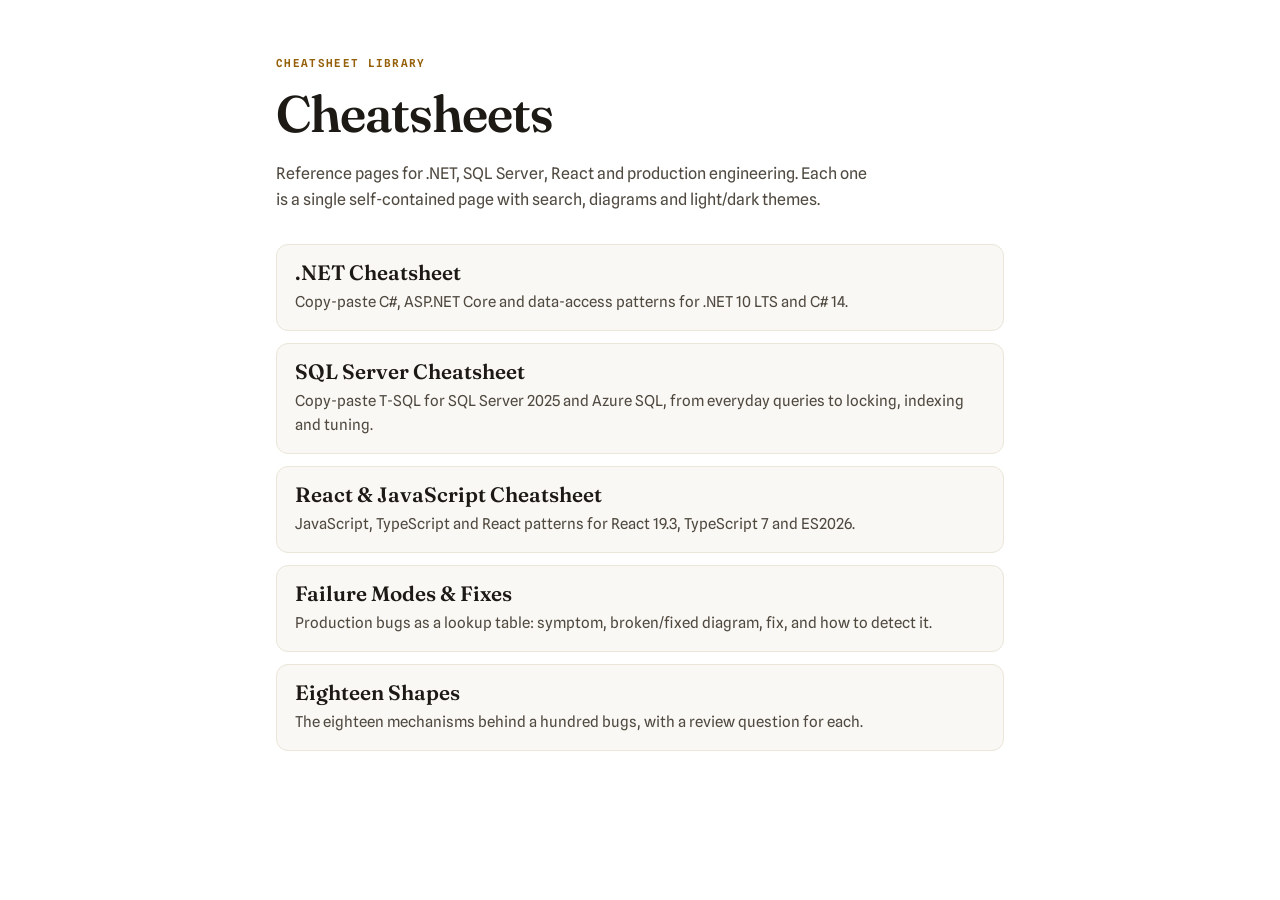
==== index.html @ 2190e912 "Sync cheat sheets with latest versions; add SQL Server and React & JS - Replace dotnet-cheatsheet.ht" ====
<!doctype html>
<html lang="en">
<head>
<meta charset="utf-8">
<meta name="viewport" content="width=device-width, initial-scale=1">
<meta name="color-scheme" content="light dark">
<title>Cheatsheet Library</title>
<link rel="preconnect" href="https://fonts.googleapis.com">
<link rel="preconnect" href="https://fonts.gstatic.com" crossorigin>
<link rel="stylesheet" href="https://fonts.googleapis.com/css2?family=Fraunces:opsz,wght@9..144,600&family=Spline+Sans:wght@400;600&family=Spline+Sans+Mono:wght@600&display=swap">
<style>
:root{--bg:#ffffff;--surface:#faf8f4;--ink:#1d1a16;--ink-2:#4f4940;--ink-3:#81796d;--line:#ebe5da;--accent:#95600a;--accent-fill:#e3a234;--accent-soft:#fbf1dc}
@media (prefers-color-scheme: dark){:root:not([data-theme="light"]){--bg:#15120e;--surface:#1c1813;--ink:#f2ede5;--ink-2:#c9c1b4;--ink-3:#9a9184;--line:#2d271f;--accent:#ebb65c;--accent-fill:#e3a234;--accent-soft:#34270f}}
:root[data-theme="dark"]{--bg:#15120e;--surface:#1c1813;--ink:#f2ede5;--ink-2:#c9c1b4;--ink-3:#9a9184;--line:#2d271f;--accent:#ebb65c;--accent-fill:#e3a234;--accent-soft:#34270f}
*{box-sizing:border-box}
body{margin:0;background:var(--bg);color:var(--ink);font:16px/1.6 'Spline Sans',system-ui,sans-serif}
main{max-width:760px;margin:0 auto;padding:56px 16px 80px}
.eyebrow{font:600 11px/1.4 'Spline Sans Mono',ui-monospace,monospace;letter-spacing:.12em;text-transform:uppercase;color:var(--accent);margin:0}
h1{font:600 clamp(2.2rem,6vw,3.2rem)/1.05 Fraunces,Georgia,serif;letter-spacing:-.02em;margin:.3em 0 .4em}
.lede{color:var(--ink-2);margin:0 0 32px;max-width:60ch}
ul{list-style:none;margin:0;padding:0;display:grid;gap:12px}
a.card{display:block;text-decoration:none;color:inherit;border:1px solid var(--line);border-radius:12px;background:var(--surface);padding:16px 18px}
a.card:hover,a.card:focus-visible{border-color:var(--accent-fill);background:var(--accent-soft);outline:none}
.card h2{font:600 1.3rem/1.2 Fraunces,Georgia,serif;margin:0 0 4px}
.card p{margin:0;color:var(--ink-2);font-size:15px}
</style>
</head>
<body>
<main>
  <p class="eyebrow">Cheatsheet library</p>
  <h1>Cheatsheets</h1>
  <p class="lede">Reference pages for .NET, SQL Server, React and production engineering. Each one is a single self-contained page with search, diagrams and light/dark themes.</p>
  <ul>
    <li><a class="card" href="dotnet-cheatsheet.html"><h2>.NET Cheatsheet</h2><p>Copy-paste C#, ASP.NET Core and data-access patterns for .NET 10 LTS and C# 14.</p></a></li>
    <li><a class="card" href="sql-server-cheatsheet.html"><h2>SQL Server Cheatsheet</h2><p>Copy-paste T-SQL for SQL Server 2025 and Azure SQL, from everyday queries to locking, indexing and tuning.</p></a></li>
    <li><a class="card" href="react-javascript-cheatsheet.html"><h2>React &amp; JavaScript Cheatsheet</h2><p>JavaScript, TypeScript and React patterns for React 19.3, TypeScript 7 and ES2026.</p></a></li>
    <li><a class="card" href="failure-modes-and-fixes.html"><h2>Failure Modes &amp; Fixes</h2><p>Production bugs as a lookup table: symptom, broken/fixed diagram, fix, and how to detect it.</p></a></li>
    <li><a class="card" href="eighteen-shapes.html"><h2>Eighteen Shapes</h2><p>The eighteen mechanisms behind a hundred bugs, with a review question for each.</p></a></li>
  </ul>
</main>
</body>
</html>
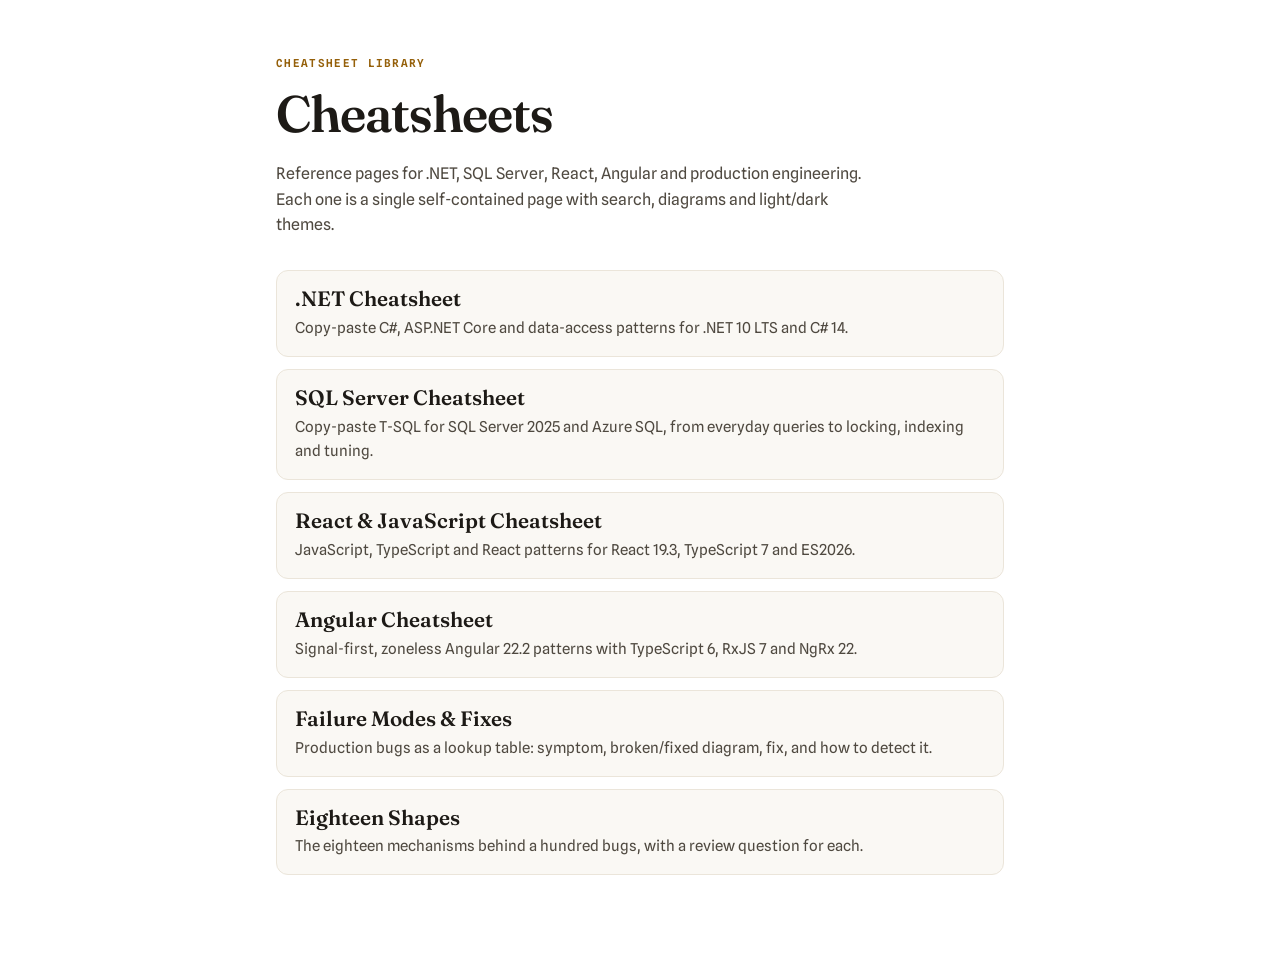
==== commit 5d0f7a28: "Add Angular cheat sheet Import the Angular artifact as a standalone page, point its companion links " ====
--- a/index.html
+++ b/index.html
@@ -29,11 +29,12 @@
 <main>
   <p class="eyebrow">Cheatsheet library</p>
   <h1>Cheatsheets</h1>
-  <p class="lede">Reference pages for .NET, SQL Server, React and production engineering. Each one is a single self-contained page with search, diagrams and light/dark themes.</p>
+  <p class="lede">Reference pages for .NET, SQL Server, React, Angular and production engineering. Each one is a single self-contained page with search, diagrams and light/dark themes.</p>
   <ul>
     <li><a class="card" href="dotnet-cheatsheet.html"><h2>.NET Cheatsheet</h2><p>Copy-paste C#, ASP.NET Core and data-access patterns for .NET 10 LTS and C# 14.</p></a></li>
     <li><a class="card" href="sql-server-cheatsheet.html"><h2>SQL Server Cheatsheet</h2><p>Copy-paste T-SQL for SQL Server 2025 and Azure SQL, from everyday queries to locking, indexing and tuning.</p></a></li>
     <li><a class="card" href="react-javascript-cheatsheet.html"><h2>React &amp; JavaScript Cheatsheet</h2><p>JavaScript, TypeScript and React patterns for React 19.3, TypeScript 7 and ES2026.</p></a></li>
+    <li><a class="card" href="angular-cheatsheet.html"><h2>Angular Cheatsheet</h2><p>Signal-first, zoneless Angular 22.2 patterns with TypeScript 6, RxJS 7 and NgRx 22.</p></a></li>
     <li><a class="card" href="failure-modes-and-fixes.html"><h2>Failure Modes &amp; Fixes</h2><p>Production bugs as a lookup table: symptom, broken/fixed diagram, fix, and how to detect it.</p></a></li>
     <li><a class="card" href="eighteen-shapes.html"><h2>Eighteen Shapes</h2><p>The eighteen mechanisms behind a hundred bugs, with a review question for each.</p></a></li>
   </ul>
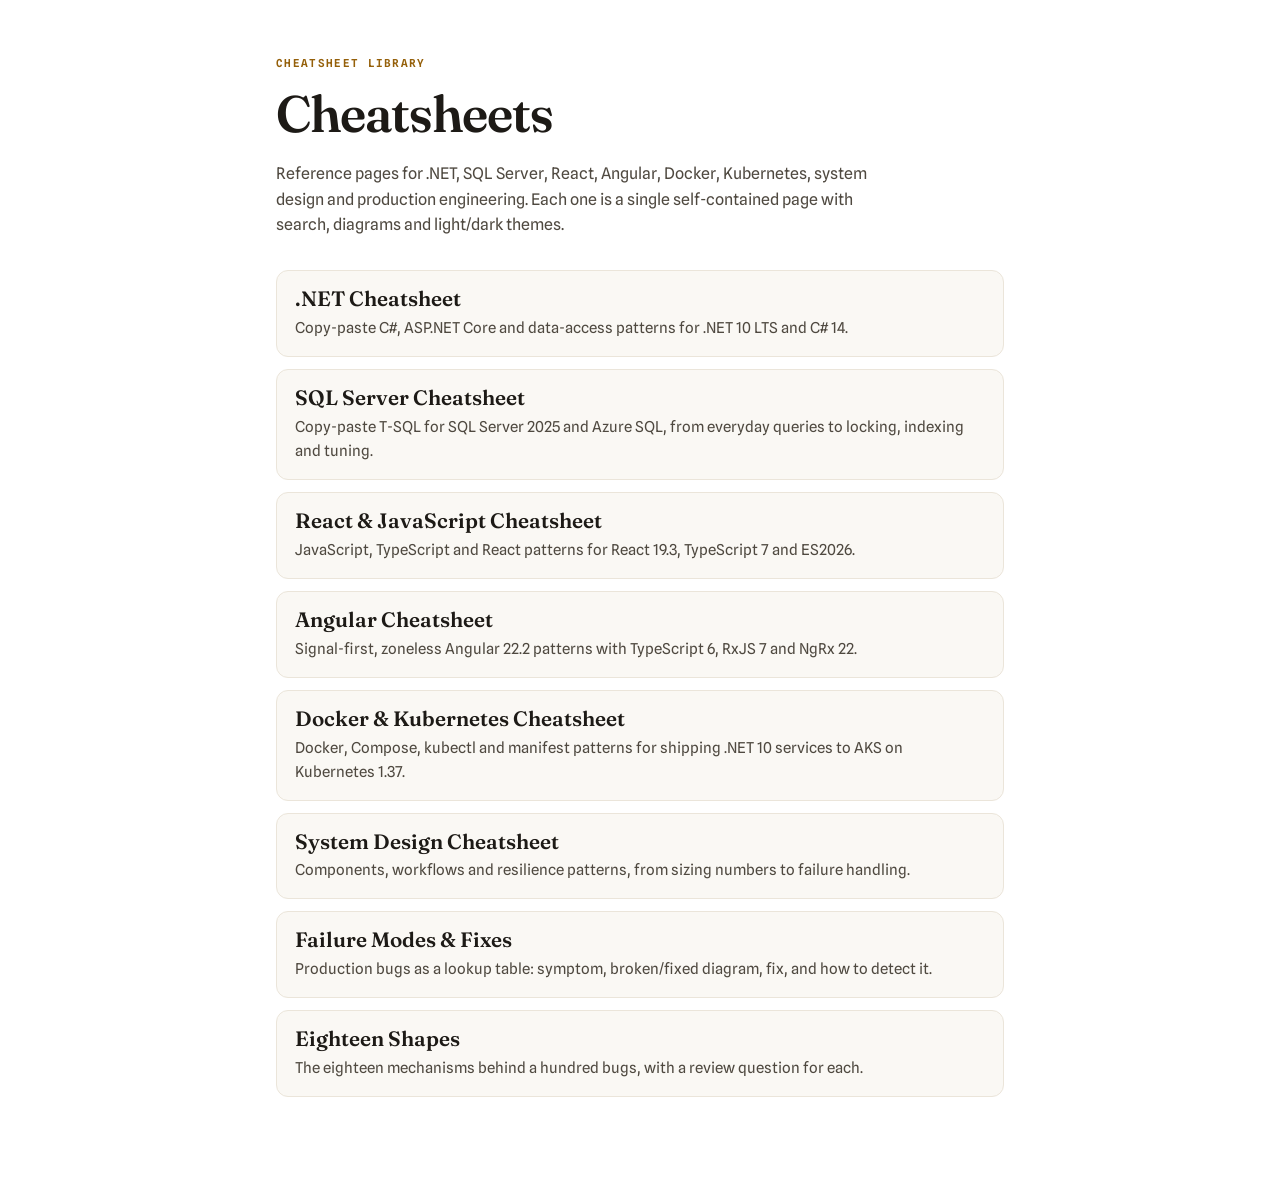
==== commit 333ceeda: "Add System Design and Docker & Kubernetes cheat sheets Import both artifacts as standalone pages wit" ====
--- a/index.html
+++ b/index.html
@@ -29,12 +29,14 @@
 <main>
   <p class="eyebrow">Cheatsheet library</p>
   <h1>Cheatsheets</h1>
-  <p class="lede">Reference pages for .NET, SQL Server, React, Angular and production engineering. Each one is a single self-contained page with search, diagrams and light/dark themes.</p>
+  <p class="lede">Reference pages for .NET, SQL Server, React, Angular, Docker, Kubernetes, system design and production engineering. Each one is a single self-contained page with search, diagrams and light/dark themes.</p>
   <ul>
     <li><a class="card" href="dotnet-cheatsheet.html"><h2>.NET Cheatsheet</h2><p>Copy-paste C#, ASP.NET Core and data-access patterns for .NET 10 LTS and C# 14.</p></a></li>
     <li><a class="card" href="sql-server-cheatsheet.html"><h2>SQL Server Cheatsheet</h2><p>Copy-paste T-SQL for SQL Server 2025 and Azure SQL, from everyday queries to locking, indexing and tuning.</p></a></li>
     <li><a class="card" href="react-javascript-cheatsheet.html"><h2>React &amp; JavaScript Cheatsheet</h2><p>JavaScript, TypeScript and React patterns for React 19.3, TypeScript 7 and ES2026.</p></a></li>
     <li><a class="card" href="angular-cheatsheet.html"><h2>Angular Cheatsheet</h2><p>Signal-first, zoneless Angular 22.2 patterns with TypeScript 6, RxJS 7 and NgRx 22.</p></a></li>
+    <li><a class="card" href="docker-kubernetes-cheatsheet.html"><h2>Docker &amp; Kubernetes Cheatsheet</h2><p>Docker, Compose, kubectl and manifest patterns for shipping .NET 10 services to AKS on Kubernetes 1.37.</p></a></li>
+    <li><a class="card" href="system-design-cheatsheet.html"><h2>System Design Cheatsheet</h2><p>Components, workflows and resilience patterns, from sizing numbers to failure handling.</p></a></li>
     <li><a class="card" href="failure-modes-and-fixes.html"><h2>Failure Modes &amp; Fixes</h2><p>Production bugs as a lookup table: symptom, broken/fixed diagram, fix, and how to detect it.</p></a></li>
     <li><a class="card" href="eighteen-shapes.html"><h2>Eighteen Shapes</h2><p>The eighteen mechanisms behind a hundred bugs, with a review question for each.</p></a></li>
   </ul>
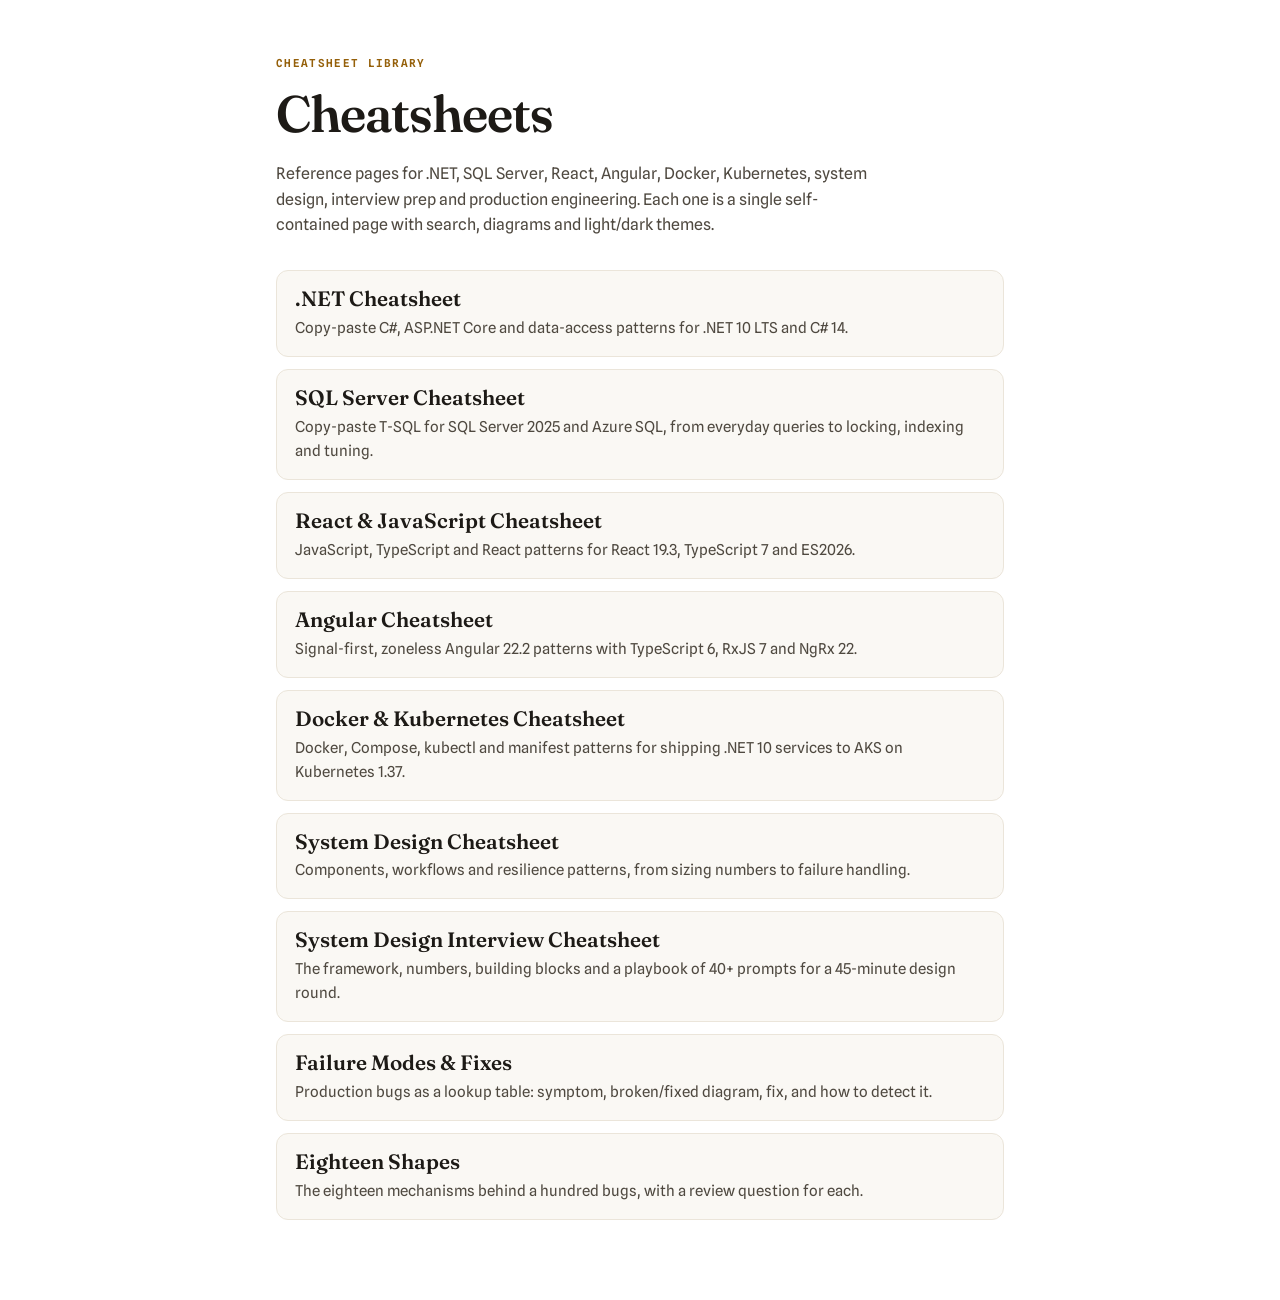
==== commit eb370eda: "Add System Design Interview cheat sheet Import the new artifact as a standalone page with its compan" ====
--- a/index.html
+++ b/index.html
@@ -29,7 +29,7 @@
 <main>
   <p class="eyebrow">Cheatsheet library</p>
   <h1>Cheatsheets</h1>
-  <p class="lede">Reference pages for .NET, SQL Server, React, Angular, Docker, Kubernetes, system design and production engineering. Each one is a single self-contained page with search, diagrams and light/dark themes.</p>
+  <p class="lede">Reference pages for .NET, SQL Server, React, Angular, Docker, Kubernetes, system design, interview prep and production engineering. Each one is a single self-contained page with search, diagrams and light/dark themes.</p>
   <ul>
     <li><a class="card" href="dotnet-cheatsheet.html"><h2>.NET Cheatsheet</h2><p>Copy-paste C#, ASP.NET Core and data-access patterns for .NET 10 LTS and C# 14.</p></a></li>
     <li><a class="card" href="sql-server-cheatsheet.html"><h2>SQL Server Cheatsheet</h2><p>Copy-paste T-SQL for SQL Server 2025 and Azure SQL, from everyday queries to locking, indexing and tuning.</p></a></li>
@@ -37,6 +37,7 @@
     <li><a class="card" href="angular-cheatsheet.html"><h2>Angular Cheatsheet</h2><p>Signal-first, zoneless Angular 22.2 patterns with TypeScript 6, RxJS 7 and NgRx 22.</p></a></li>
     <li><a class="card" href="docker-kubernetes-cheatsheet.html"><h2>Docker &amp; Kubernetes Cheatsheet</h2><p>Docker, Compose, kubectl and manifest patterns for shipping .NET 10 services to AKS on Kubernetes 1.37.</p></a></li>
     <li><a class="card" href="system-design-cheatsheet.html"><h2>System Design Cheatsheet</h2><p>Components, workflows and resilience patterns, from sizing numbers to failure handling.</p></a></li>
+    <li><a class="card" href="system-design-interview-cheatsheet.html"><h2>System Design Interview Cheatsheet</h2><p>The framework, numbers, building blocks and a playbook of 40+ prompts for a 45-minute design round.</p></a></li>
     <li><a class="card" href="failure-modes-and-fixes.html"><h2>Failure Modes &amp; Fixes</h2><p>Production bugs as a lookup table: symptom, broken/fixed diagram, fix, and how to detect it.</p></a></li>
     <li><a class="card" href="eighteen-shapes.html"><h2>Eighteen Shapes</h2><p>The eighteen mechanisms behind a hundred bugs, with a review question for each.</p></a></li>
   </ul>
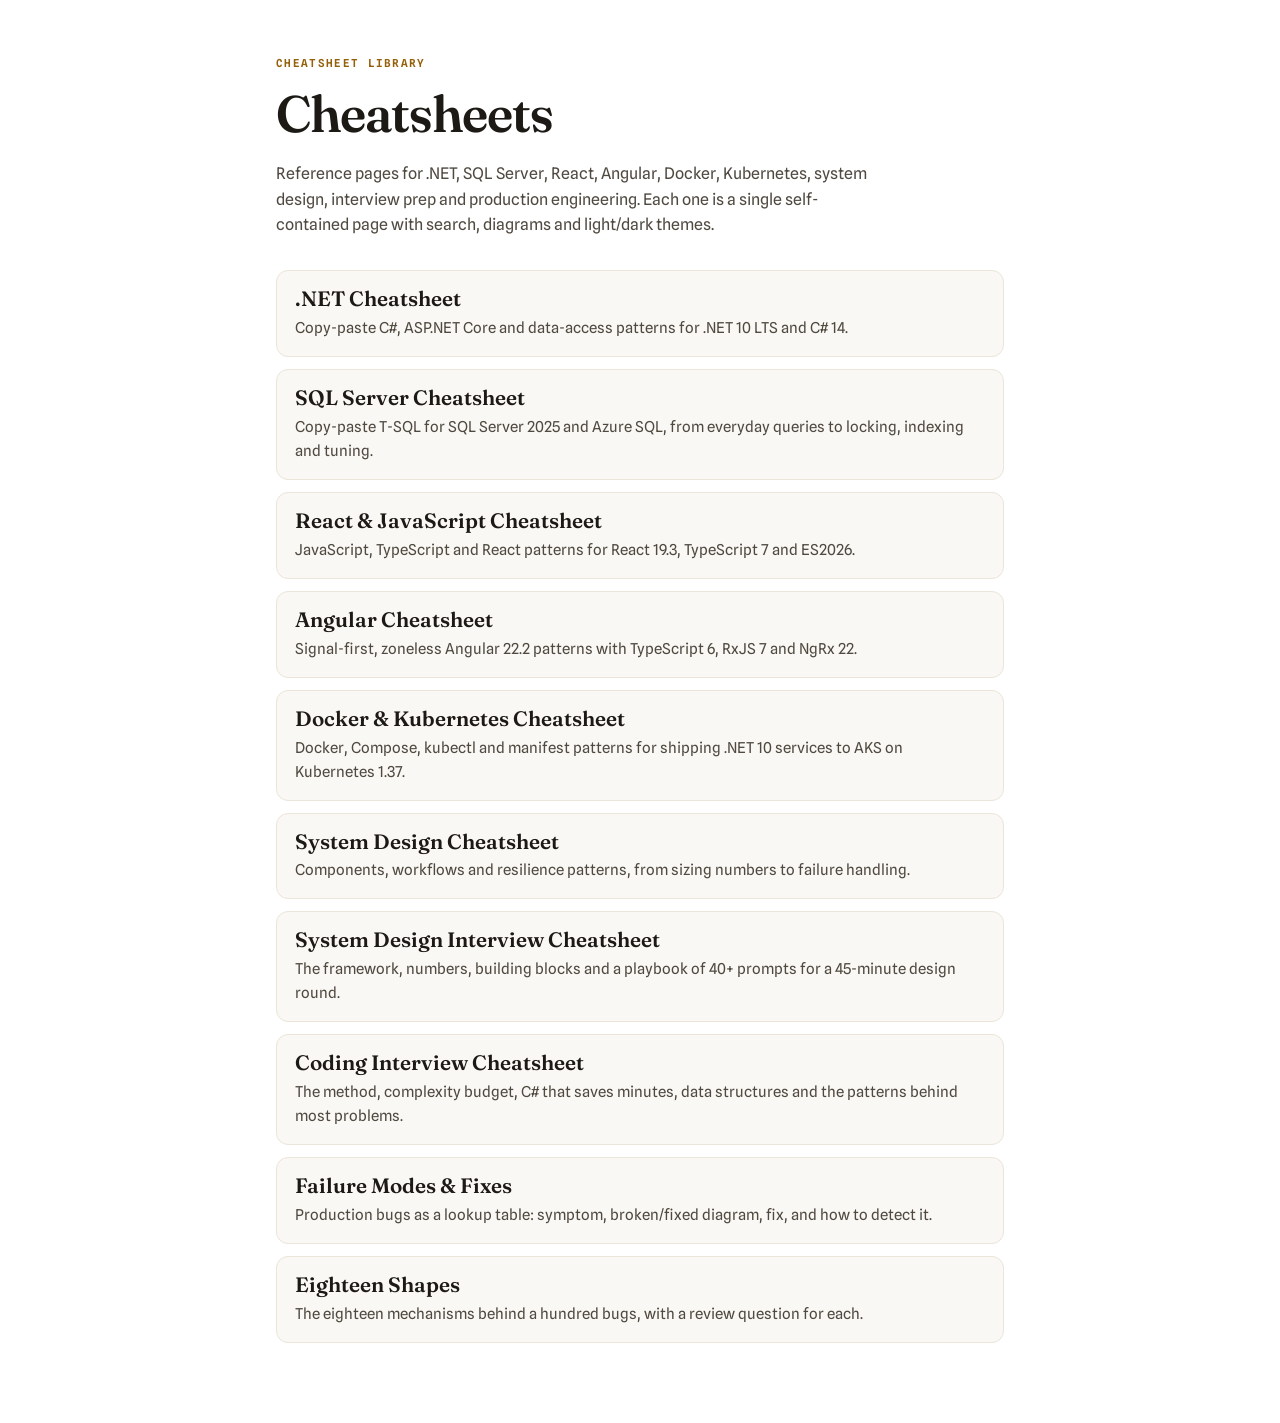
==== commit bd897a67: "Add Coding Interview cheat sheet Import the new artifact as a standalone page with its companion lin" ====
--- a/index.html
+++ b/index.html
@@ -38,6 +38,7 @@
     <li><a class="card" href="docker-kubernetes-cheatsheet.html"><h2>Docker &amp; Kubernetes Cheatsheet</h2><p>Docker, Compose, kubectl and manifest patterns for shipping .NET 10 services to AKS on Kubernetes 1.37.</p></a></li>
     <li><a class="card" href="system-design-cheatsheet.html"><h2>System Design Cheatsheet</h2><p>Components, workflows and resilience patterns, from sizing numbers to failure handling.</p></a></li>
     <li><a class="card" href="system-design-interview-cheatsheet.html"><h2>System Design Interview Cheatsheet</h2><p>The framework, numbers, building blocks and a playbook of 40+ prompts for a 45-minute design round.</p></a></li>
+    <li><a class="card" href="coding-interview-cheatsheet.html"><h2>Coding Interview Cheatsheet</h2><p>The method, complexity budget, C# that saves minutes, data structures and the patterns behind most problems.</p></a></li>
     <li><a class="card" href="failure-modes-and-fixes.html"><h2>Failure Modes &amp; Fixes</h2><p>Production bugs as a lookup table: symptom, broken/fixed diagram, fix, and how to detect it.</p></a></li>
     <li><a class="card" href="eighteen-shapes.html"><h2>Eighteen Shapes</h2><p>The eighteen mechanisms behind a hundred bugs, with a review question for each.</p></a></li>
   </ul>
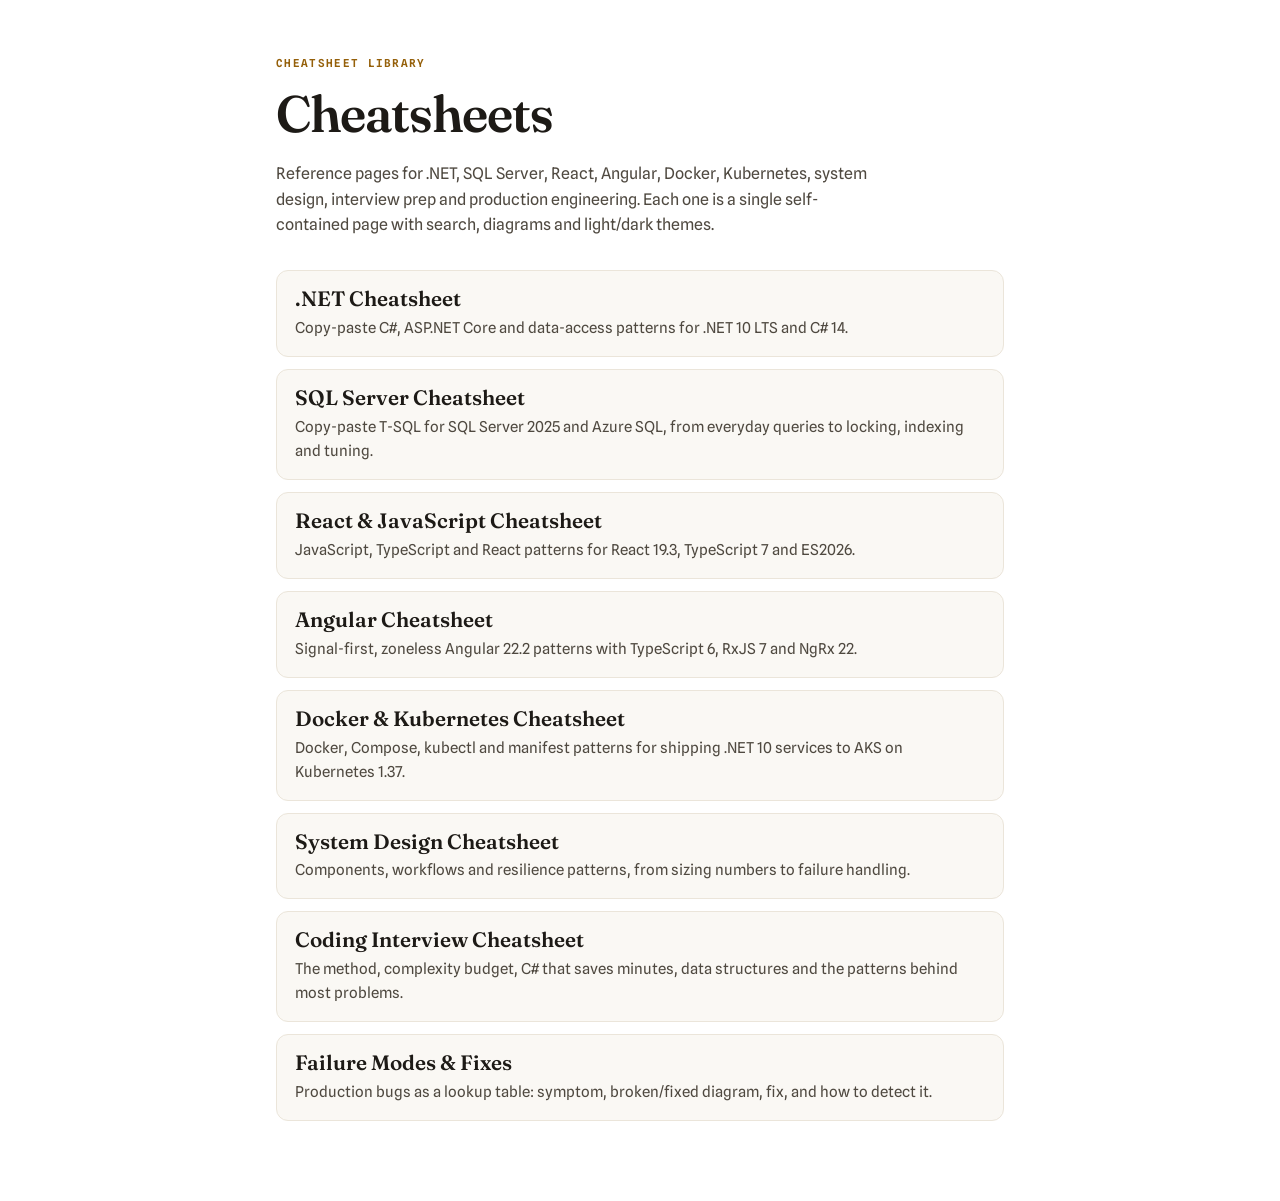
==== commit 1490c9ef: "Remove Eighteen Shapes and System Design Interview sheets Both overlap other sheets in the library. " ====
--- a/index.html
+++ b/index.html
@@ -37,10 +37,8 @@
     <li><a class="card" href="angular-cheatsheet.html"><h2>Angular Cheatsheet</h2><p>Signal-first, zoneless Angular 22.2 patterns with TypeScript 6, RxJS 7 and NgRx 22.</p></a></li>
     <li><a class="card" href="docker-kubernetes-cheatsheet.html"><h2>Docker &amp; Kubernetes Cheatsheet</h2><p>Docker, Compose, kubectl and manifest patterns for shipping .NET 10 services to AKS on Kubernetes 1.37.</p></a></li>
     <li><a class="card" href="system-design-cheatsheet.html"><h2>System Design Cheatsheet</h2><p>Components, workflows and resilience patterns, from sizing numbers to failure handling.</p></a></li>
-    <li><a class="card" href="system-design-interview-cheatsheet.html"><h2>System Design Interview Cheatsheet</h2><p>The framework, numbers, building blocks and a playbook of 40+ prompts for a 45-minute design round.</p></a></li>
     <li><a class="card" href="coding-interview-cheatsheet.html"><h2>Coding Interview Cheatsheet</h2><p>The method, complexity budget, C# that saves minutes, data structures and the patterns behind most problems.</p></a></li>
     <li><a class="card" href="failure-modes-and-fixes.html"><h2>Failure Modes &amp; Fixes</h2><p>Production bugs as a lookup table: symptom, broken/fixed diagram, fix, and how to detect it.</p></a></li>
-    <li><a class="card" href="eighteen-shapes.html"><h2>Eighteen Shapes</h2><p>The eighteen mechanisms behind a hundred bugs, with a review question for each.</p></a></li>
   </ul>
 </main>
 </body>
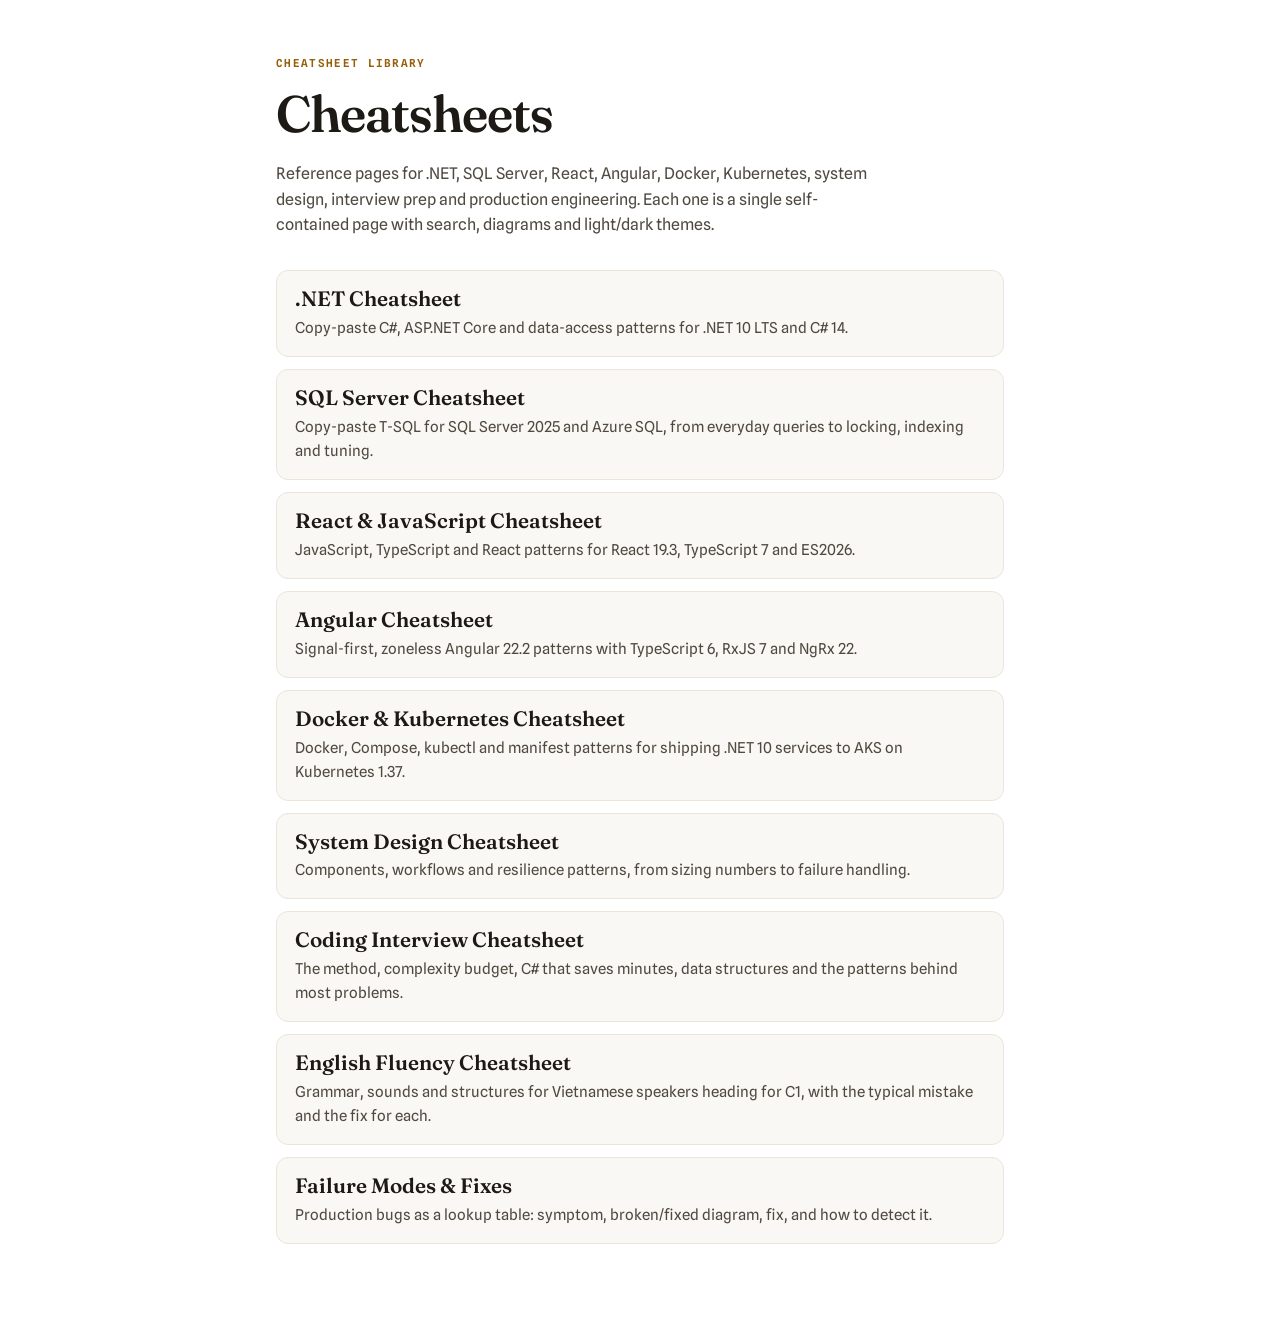
==== commit f7be532c: "Add English Fluency cheat sheet Import the new artifact as a standalone page, trim its companion lin" ====
--- a/index.html
+++ b/index.html
@@ -38,6 +38,7 @@
     <li><a class="card" href="docker-kubernetes-cheatsheet.html"><h2>Docker &amp; Kubernetes Cheatsheet</h2><p>Docker, Compose, kubectl and manifest patterns for shipping .NET 10 services to AKS on Kubernetes 1.37.</p></a></li>
     <li><a class="card" href="system-design-cheatsheet.html"><h2>System Design Cheatsheet</h2><p>Components, workflows and resilience patterns, from sizing numbers to failure handling.</p></a></li>
     <li><a class="card" href="coding-interview-cheatsheet.html"><h2>Coding Interview Cheatsheet</h2><p>The method, complexity budget, C# that saves minutes, data structures and the patterns behind most problems.</p></a></li>
+    <li><a class="card" href="english-fluency-cheatsheet.html"><h2>English Fluency Cheatsheet</h2><p>Grammar, sounds and structures for Vietnamese speakers heading for C1, with the typical mistake and the fix for each.</p></a></li>
     <li><a class="card" href="failure-modes-and-fixes.html"><h2>Failure Modes &amp; Fixes</h2><p>Production bugs as a lookup table: symptom, broken/fixed diagram, fix, and how to detect it.</p></a></li>
   </ul>
 </main>
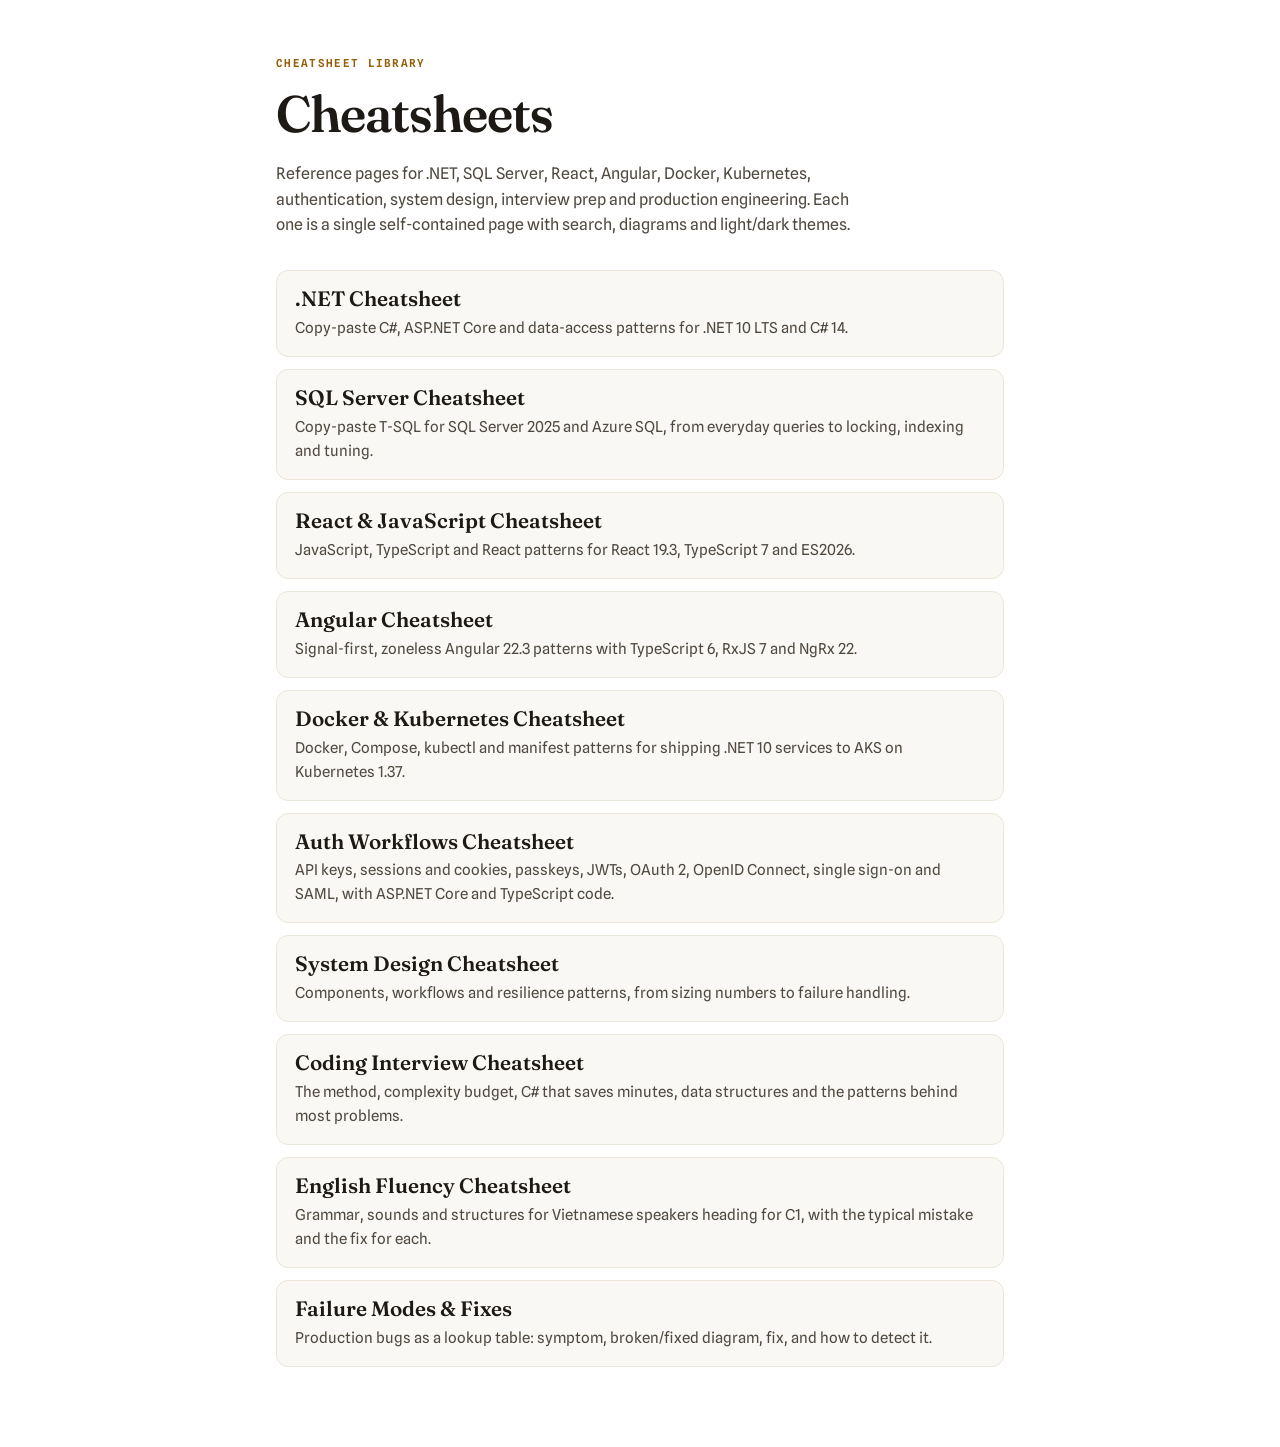
==== commit 0a7e405b: "Open six cheat sheets with their annotated file and add Auth Workflows Angular, React & JavaScript, " ====
--- a/index.html
+++ b/index.html
@@ -29,13 +29,14 @@
 <main>
   <p class="eyebrow">Cheatsheet library</p>
   <h1>Cheatsheets</h1>
-  <p class="lede">Reference pages for .NET, SQL Server, React, Angular, Docker, Kubernetes, system design, interview prep and production engineering. Each one is a single self-contained page with search, diagrams and light/dark themes.</p>
+  <p class="lede">Reference pages for .NET, SQL Server, React, Angular, Docker, Kubernetes, authentication, system design, interview prep and production engineering. Each one is a single self-contained page with search, diagrams and light/dark themes.</p>
   <ul>
     <li><a class="card" href="dotnet-cheatsheet.html"><h2>.NET Cheatsheet</h2><p>Copy-paste C#, ASP.NET Core and data-access patterns for .NET 10 LTS and C# 14.</p></a></li>
     <li><a class="card" href="sql-server-cheatsheet.html"><h2>SQL Server Cheatsheet</h2><p>Copy-paste T-SQL for SQL Server 2025 and Azure SQL, from everyday queries to locking, indexing and tuning.</p></a></li>
     <li><a class="card" href="react-javascript-cheatsheet.html"><h2>React &amp; JavaScript Cheatsheet</h2><p>JavaScript, TypeScript and React patterns for React 19.3, TypeScript 7 and ES2026.</p></a></li>
-    <li><a class="card" href="angular-cheatsheet.html"><h2>Angular Cheatsheet</h2><p>Signal-first, zoneless Angular 22.2 patterns with TypeScript 6, RxJS 7 and NgRx 22.</p></a></li>
+    <li><a class="card" href="angular-cheatsheet.html"><h2>Angular Cheatsheet</h2><p>Signal-first, zoneless Angular 22.3 patterns with TypeScript 6, RxJS 7 and NgRx 22.</p></a></li>
     <li><a class="card" href="docker-kubernetes-cheatsheet.html"><h2>Docker &amp; Kubernetes Cheatsheet</h2><p>Docker, Compose, kubectl and manifest patterns for shipping .NET 10 services to AKS on Kubernetes 1.37.</p></a></li>
+    <li><a class="card" href="auth-workflows-cheatsheet.html"><h2>Auth Workflows Cheatsheet</h2><p>API keys, sessions and cookies, passkeys, JWTs, OAuth 2, OpenID Connect, single sign-on and SAML, with ASP.NET Core and TypeScript code.</p></a></li>
     <li><a class="card" href="system-design-cheatsheet.html"><h2>System Design Cheatsheet</h2><p>Components, workflows and resilience patterns, from sizing numbers to failure handling.</p></a></li>
     <li><a class="card" href="coding-interview-cheatsheet.html"><h2>Coding Interview Cheatsheet</h2><p>The method, complexity budget, C# that saves minutes, data structures and the patterns behind most problems.</p></a></li>
     <li><a class="card" href="english-fluency-cheatsheet.html"><h2>English Fluency Cheatsheet</h2><p>Grammar, sounds and structures for Vietnamese speakers heading for C1, with the typical mistake and the fix for each.</p></a></li>
